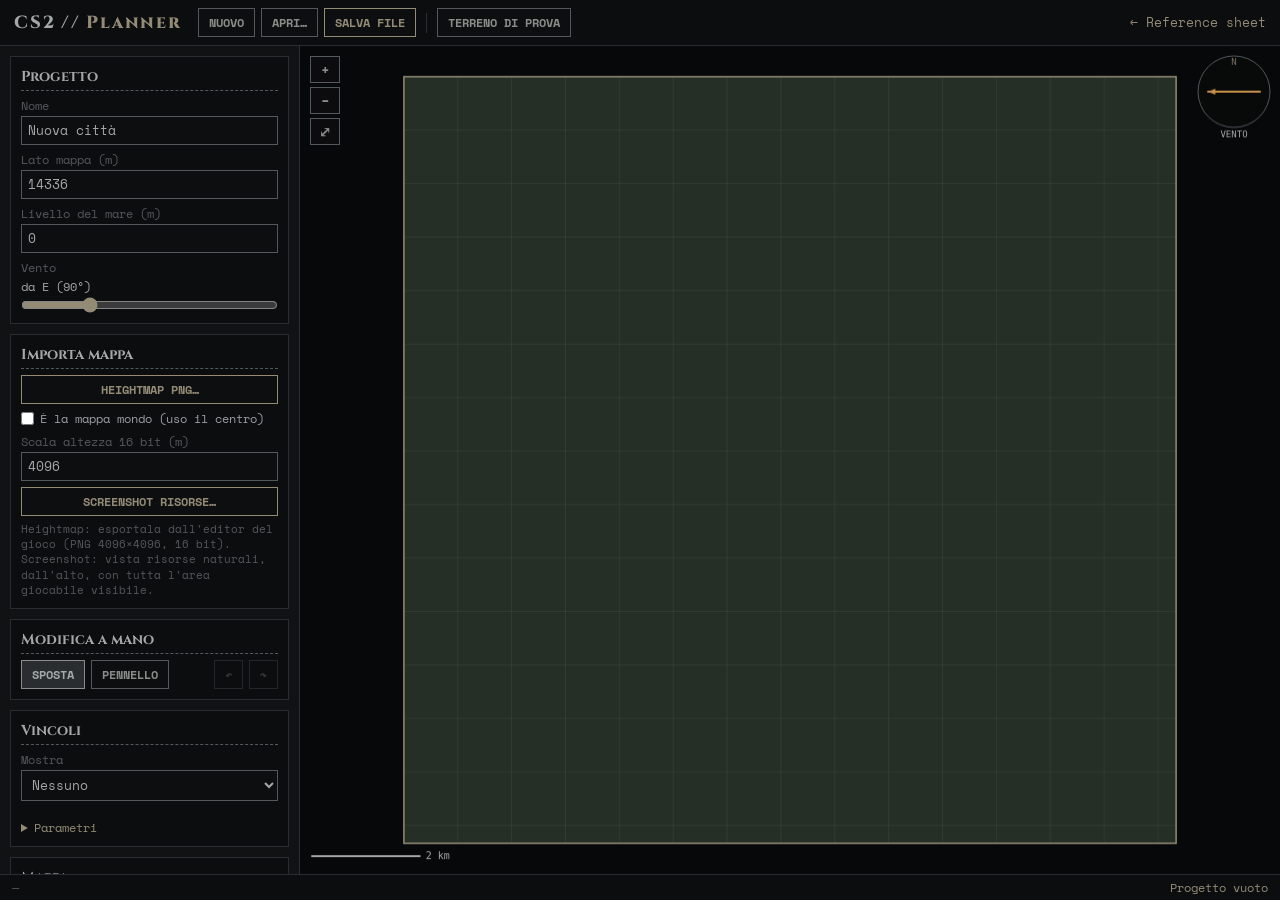
==== HTML/CS2/planner/index.html @ 1acd19ad "CS2 planner v2: constraint analysis - Slope from elevation with warning/maximum thresholds - Water a" ====
<!DOCTYPE html>
<html lang="it">
<head>
<meta charset="UTF-8">
<meta name="viewport" content="width=device-width, initial-scale=1.0">
<title>CS2 Planner</title>
<link rel="stylesheet" href="css/app.css">
</head>
<body>
<header class="topbar">
  <div class="brand">CS2 // <span>Planner</span></div>
  <div class="tools">
    <button class="btn" id="btnNew">Nuovo</button>
    <button class="btn" id="btnOpen">Apri…</button>
    <button class="btn primary" id="btnSave">Salva file</button>
    <input type="file" id="fileOpen" accept=".cs2plan,.json,.gz" hidden>
    <span class="sep"></span>
    <button class="btn" id="btnDemo" title="Genera un terreno finto per provare la pagina (verrà sostituito dall'import)">Terreno di prova</button>
  </div>
  <a class="back" href="../cs2-reference.html">← Reference sheet</a>
</header>

<main class="layout">
  <aside class="side">
    <section class="box">
      <h4>Progetto</h4>
      <label class="field">Nome <input id="pName" type="text"></label>
      <label class="field">Lato mappa (m) <input id="pSize" type="number" min="1000" step="1"></label>
      <label class="field">Livello del mare (m) <input id="pSea" type="number" step="1"></label>
      <label class="field">Vento <b id="vWind"></b><input id="pWind" type="range" min="0" max="355" step="5"></label>
    </section>
    <section class="box">
      <h4>Importa mappa</h4>
      <button class="btn primary" id="btnHeightmap">Heightmap PNG…</button>
      <input type="file" id="fileHeightmap" accept=".png,image/png" hidden>
      <label class="check"><input type="checkbox" id="hmWorld"> È la mappa mondo (uso il centro)</label>
      <label class="field">Scala altezza 16 bit (m) <input id="hmScale" type="number" min="1" step="1"></label>
      <button class="btn primary" id="btnShot">Screenshot risorse…</button>
      <input type="file" id="fileShot" accept="image/*" hidden>
      <p class="hint">Heightmap: esportala dall'editor del gioco (PNG 4096×4096, 16 bit). Screenshot: vista risorse naturali, dall'alto, con tutta l'area giocabile visibile.</p>
    </section>
    <section class="box">
      <h4>Modifica a mano</h4>
      <div class="row">
        <button class="btn" id="toolPan" title="H">Sposta</button>
        <button class="btn" id="toolBrush" title="B">Pennello</button>
        <span class="grow"></span>
        <button class="btn" id="btnUndo" title="Ctrl+Z">↶</button>
        <button class="btn" id="btnRedo" title="Ctrl+Shift+Z">↷</button>
      </div>
      <div id="brushOpts">
        <label class="field">Strato <select id="brushLayer"></select></label>
        <label class="field">Azione <select id="brushMode"></select></label>
        <label class="field">Raggio <b id="vRadius"></b><input id="brushRadius" type="range" min="25" max="2500" step="25" value="300"></label>
        <label class="field">Forza <b id="vStrength"></b><input id="brushStrength" type="range" min="5" max="100" step="5" value="50"></label>
        <label class="field" id="flattenRow">Quota per Livella (m) <input id="brushTarget" type="number" step="1"><span class="hint">Alt+click sulla mappa per prenderla dal terreno</span></label>
        <p class="hint">Click sinistro dipinge · tasto destro trascina la mappa.</p>
      </div>
    </section>
    <section class="box">
      <h4>Vincoli</h4>
      <label class="field">Mostra
        <select id="anMode">
          <option value="none">Nessuno</option>
          <option value="housing">Dove mettere le case</option>
          <option value="industry">Dove mettere l'industria</option>
          <option value="slope">Pendenza</option>
          <option value="plume">Inquinamento sottovento</option>
        </select>
      </label>
      <div id="anLegend" class="legend-list"></div>
      <div id="anStats"></div>
      <details>
        <summary>Parametri</summary>
        <div class="params">
          <label class="field">Pendenza "attenzione" (%) <input id="anSlopeWarn" type="number" min="1" max="50" step="1"></label>
          <label class="field">Pendenza "non costruibile" (%) <input id="anSlopeMax" type="number" min="2" max="80" step="1"></label>
          <label class="field">Rispetto dalla riva (m) <input id="anShore" type="number" min="0" max="1000" step="10"></label>
          <label class="field">Soglia risorsa (%) <input id="anThreshold" type="number" min="1" max="100" step="1"></label>
          <label class="field">Lunghezza pennacchio (m) <input id="anPlume" type="number" min="200" max="8000" step="100"></label>
          <div class="field">Fascia di rispetto (m) e riserva per le case
            <div id="anBuffers" class="buf-grid"></div>
          </div>
          <div class="field">Sorgenti di inquinamento <div id="anSources"></div></div>
          <p class="hint">Le soglie non sono valori ufficiali del gioco: sono regole pratiche. "Industria prevista" si dipinge col pennello.</p>
        </div>
      </details>
    </section>
    <section class="box" id="panel"></section>
  </aside>
  <section class="mapwrap">
    <canvas id="map"></canvas>
    <div class="maptools">
      <button class="btn" id="zIn">+</button>
      <button class="btn" id="zOut">−</button>
      <button class="btn" id="zFit">⤢</button>
    </div>
  </section>
</main>

<dialog id="shotDlg">
  <div class="dlg-head"><b>Screenshot risorse</b> <span id="shotName" class="muted"></span><span class="grow"></span><button class="btn" id="shotClose">Chiudi</button></div>
  <div class="dlg-body">
    <div class="dlg-canvas"><canvas id="shotCanvas"></canvas></div>
    <div class="dlg-side">
      <p id="shotStep"></p>
      <button class="btn" id="shotReset">Ricomincia angoli</button>
      <label class="field">Strato di destinazione <select id="shotLayer"></select></label>
      <div class="field">Colori campionati <div id="shotSamples" class="swatches"></div></div>
      <button class="btn" id="shotClear">Togli i colori</button>
      <label class="field">Tolleranza colore <b id="shotTolV"></b><input id="shotTol" type="range" min="5" max="120" step="1" value="35"></label>
      <label class="check"><input type="checkbox" id="shotPreview" checked> Anteprima (magenta = riconosciuto)</label>
      <label class="field">Modalità <select id="shotMode"><option value="replace">Sostituisci lo strato</option><option value="max">Unisci (tieni il valore più alto)</option></select></label>
      <button class="btn primary" id="shotApply">Applica allo strato</button>
      <p id="shotResult" class="hint"></p>
      <p class="hint">Gli angoli sono quelli dell'area giocabile: nord-ovest, nord-est, sud-est, sud-ovest. Dopo l'import puoi correggere tutto col pennello.</p>
    </div>
  </div>
</dialog>

<footer class="statusbar">
  <span id="cursor">—</span>
  <span id="status"></span>
</footer>

<script src="js/core/util.js"></script>
<script src="js/core/geom.js"></script>
<script src="js/core/roads.js"></script>
<script src="js/core/raster.js"></script>
<script src="js/core/project.js"></script>
<script src="js/core/storage.js"></script>
<script src="js/core/brush.js"></script>
<script src="js/core/analysis.js"></script>
<script src="js/io/png16.js"></script>
<script src="js/io/heightmap.js"></script>
<script src="js/io/screenshot.js"></script>
<script src="js/ui/view.js"></script>
<script src="js/ui/screenshotDialog.js"></script>
<script src="js/app.js"></script>
</body>
</html>
---- HTML/CS2/planner/css/app.css ----
@import url('https://fonts.googleapis.com/css2?family=Cinzel:wght@600;800&family=Space+Mono:wght@400;700&display=swap');

:root {
  --bg: #0a0b0c; --panel: #111214; --border: #2a2d30;
  --accent: #8b8c89; --accent2: #948b76; --accent3: #a3a8a8;
  --text: #9a9fa3; --muted: #52585b;
}
* { box-sizing: border-box; margin: 0; padding: 0; }
html, body { height: 100%; }
body {
  background: var(--bg); color: var(--text);
  font-family: 'Space Mono', monospace; font-size: 13px;
  display: flex; flex-direction: column;
}

.topbar {
  display: flex; align-items: center; gap: 16px; flex-wrap: wrap;
  padding: 8px 14px; border-bottom: 1px solid var(--border); background: #0c0d0f;
}
.brand { font-family: 'Cinzel', serif; font-weight: 800; letter-spacing: .1em; color: var(--accent3); font-size: 1.1rem; }
.brand span { color: var(--accent2); }
.tools { display: flex; gap: 6px; flex-wrap: wrap; align-items: center; }
.sep { width: 1px; height: 20px; background: var(--border); margin: 0 4px; }
.back { margin-left: auto; color: var(--accent2); text-decoration: none; font-size: .8rem; }

.btn {
  font-family: inherit; font-size: .72rem; font-weight: bold; text-transform: uppercase;
  padding: 5px 10px; cursor: pointer; background: #0d0e10;
  border: 1px solid var(--muted); color: var(--accent);
}
.btn:hover { border-color: var(--accent3); color: var(--accent3); }
.btn.primary { border-color: var(--accent2); color: var(--accent2); }
.btn.active { background: var(--border); color: var(--accent3); border-color: var(--accent); }

.layout { flex: 1; display: grid; grid-template-columns: 300px 1fr; min-height: 0; }
.side { border-right: 1px solid var(--border); overflow-y: auto; padding: 10px; display: flex; flex-direction: column; gap: 10px; background: var(--panel); }
.box { border: 1px solid var(--border); background: #0c0d0f; padding: 10px; display: flex; flex-direction: column; gap: 6px; }
.box h4 { font-family: 'Cinzel', serif; color: var(--accent3); font-size: .9rem; border-bottom: 1px dashed var(--muted); padding-bottom: 4px; }
.field { display: flex; flex-direction: column; gap: 2px; font-size: .75rem; color: var(--muted); }
.field b { color: var(--accent3); font-weight: normal; }
.field input[type=text], .field input[type=number] {
  background: #0d0e10; border: 1px solid var(--muted); color: var(--accent3);
  font-family: inherit; padding: 4px 6px; font-size: .8rem;
}
.kv { display: flex; justify-content: space-between; gap: 8px; border-bottom: 1px dashed var(--border); padding: 3px 0; font-size: .75rem; }
.kv span:last-child { color: var(--accent3); font-weight: bold; text-align: right; }
.layer-row { display: grid; grid-template-columns: 16px 12px 1fr auto; gap: 6px; align-items: center; font-size: .75rem; cursor: pointer; }
.layer-row em { color: var(--muted); font-style: normal; font-size: .68rem; }
.sw { width: 12px; height: 12px; display: inline-block; }

.mapwrap { position: relative; min-height: 0; }
.mapwrap canvas { position: absolute; inset: 0; width: 100%; height: 100%; display: block; touch-action: none; cursor: grab; }
.maptools { position: absolute; top: 10px; left: 10px; display: flex; flex-direction: column; gap: 4px; }
.maptools .btn { padding: 2px 8px; font-size: .9rem; background: rgba(13,14,16,.85); }

.statusbar { display: flex; justify-content: space-between; gap: 12px; padding: 4px 12px; border-top: 1px solid var(--border); font-size: .72rem; color: var(--muted); background: #0c0d0f; }
#status { color: var(--accent2); }

input[type=range] { width: 100%; accent-color: var(--accent2); }
select { background: #0d0e10; border: 1px solid var(--muted); color: var(--accent3); font-family: inherit; padding: 4px 6px; font-size: .8rem; }
.btn:disabled { opacity: .35; cursor: default; }
.row { display: flex; gap: 6px; align-items: center; }
.grow { flex: 1; }
.check { display: flex; gap: 6px; align-items: center; font-size: .75rem; cursor: pointer; }
.hint { font-size: .68rem; color: var(--muted); line-height: 1.4; }
.muted { color: var(--muted); font-size: .75rem; }
#brushOpts { display: flex; flex-direction: column; gap: 6px; }
details summary { cursor: pointer; font-size: .75rem; color: var(--accent2); }
.params { display: flex; flex-direction: column; gap: 6px; margin-top: 6px; }
.buf-grid { display: grid; grid-template-columns: 1fr 70px auto; gap: 4px 6px; align-items: center; }
.buf-grid input[type=number] { width: 70px; background: #0d0e10; border: 1px solid var(--muted); color: var(--accent3); font-family: inherit; padding: 2px 4px; font-size: .75rem; }
.legend-list { display: flex; flex-direction: column; gap: 3px; font-size: .72rem; }
.legend-list span.sw { margin-right: 6px; vertical-align: -2px; }

dialog#shotDlg { background: var(--panel); color: var(--text); border: 1px solid var(--accent); padding: 0; max-width: 96vw; max-height: 94vh; }
dialog#shotDlg::backdrop { background: rgba(0,0,0,.7); }
.dlg-head { display: flex; gap: 10px; align-items: center; padding: 8px 12px; border-bottom: 1px solid var(--border); color: var(--accent3); }
.dlg-body { display: flex; gap: 12px; padding: 12px; align-items: flex-start; }
.dlg-canvas { overflow: auto; max-height: calc(94vh - 80px); }
.dlg-canvas canvas { display: block; cursor: crosshair; }
.dlg-side { width: 300px; display: flex; flex-direction: column; gap: 8px; font-size: .8rem; }
.swatches { display: flex; flex-wrap: wrap; gap: 4px; min-height: 22px; align-items: center; }
.swatch { width: 22px; height: 22px; border: 1px solid #000; cursor: pointer; }
@media (max-width: 800px) { .dlg-body { flex-direction: column; } .dlg-side { width: 100%; } }

@media (max-width: 800px) {
  .layout { grid-template-columns: 1fr; grid-template-rows: auto minmax(60vh, 1fr); }
  .side { border-right: none; border-bottom: 1px solid var(--border); max-height: 40vh; }
  .mapwrap { min-height: 60vh; }
}
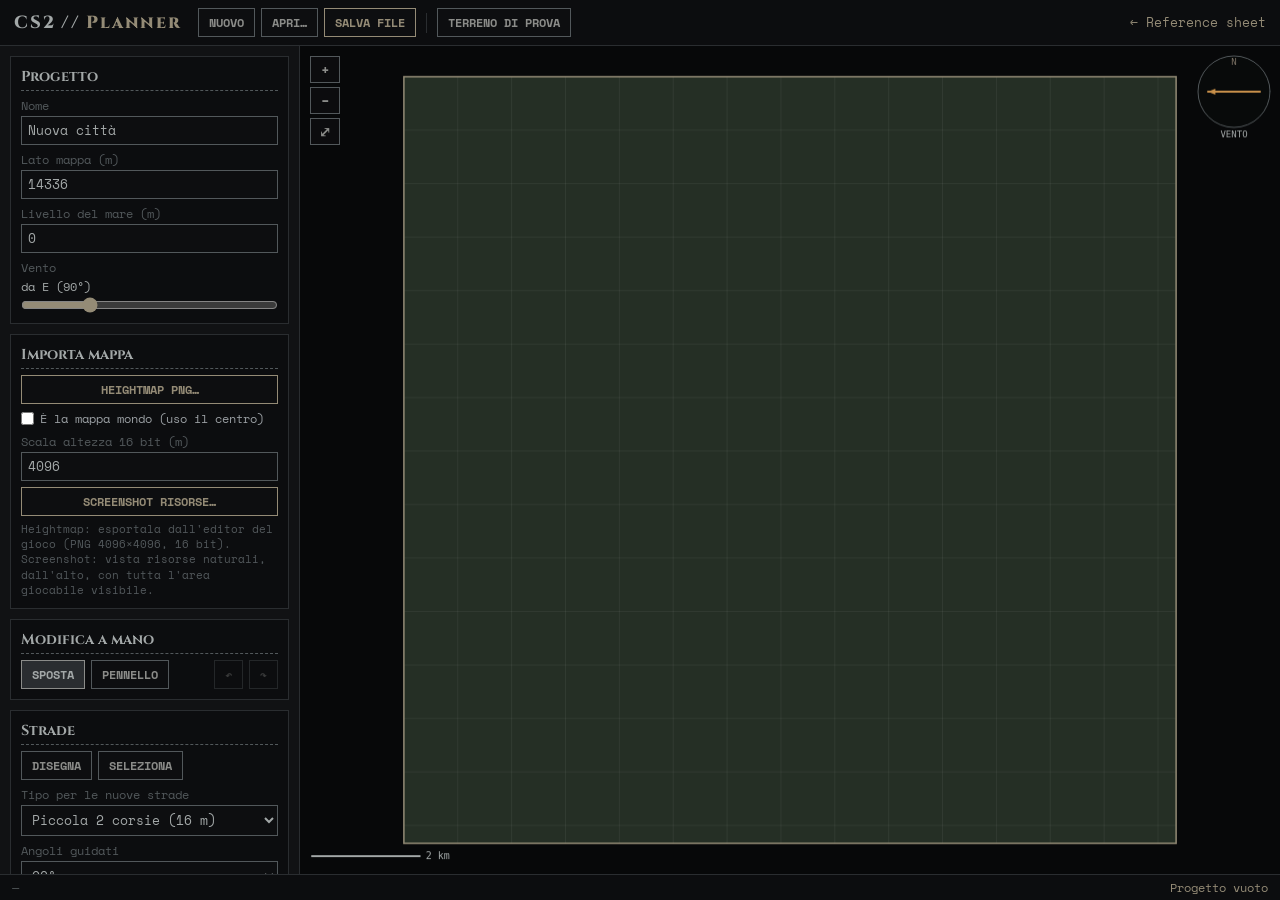
==== commit e42628b4: "CS2 planner v2: manual road editor - Draw roads point by point with snapping to existing nodes, to  " ====
--- a/HTML/CS2/planner/index.html
+++ b/HTML/CS2/planner/index.html
@@ -56,6 +56,17 @@
         <label class="field" id="flattenRow">Quota per Livella (m) <input id="brushTarget" type="number" step="1"><span class="hint">Alt+click sulla mappa per prenderla dal terreno</span></label>
         <p class="hint">Click sinistro dipinge · tasto destro trascina la mappa.</p>
       </div>
+    </section>
+    <section class="box">
+      <h4>Strade</h4>
+      <div class="row">
+        <button class="btn" id="toolRoad" title="R">Disegna</button>
+        <button class="btn" id="toolSelect" title="V">Seleziona</button>
+      </div>
+      <label class="field">Tipo per le nuove strade <select id="roadType"></select></label>
+      <label class="field">Angoli guidati <select id="roadAngles"><option value="90">90°</option><option value="45">45°</option></select></label>
+      <div id="selInfo"></div>
+      <p class="hint">Disegna: click per ogni punto, Esc / tasto destro / doppio click per finire, Shift per angolo libero. Aggancio a nodi, strade (crea l'incrocio), angoli, multipli di 8 m e alla distanza CtC dalle strade parallele (linea verde).</p>
     </section>
     <section class="box">
       <h4>Vincoli</h4>
@@ -131,6 +142,7 @@
 <script src="js/core/storage.js"></script>
 <script src="js/core/brush.js"></script>
 <script src="js/core/analysis.js"></script>
+<script src="js/core/graph.js"></script>
 <script src="js/io/png16.js"></script>
 <script src="js/io/heightmap.js"></script>
 <script src="js/io/screenshot.js"></script>
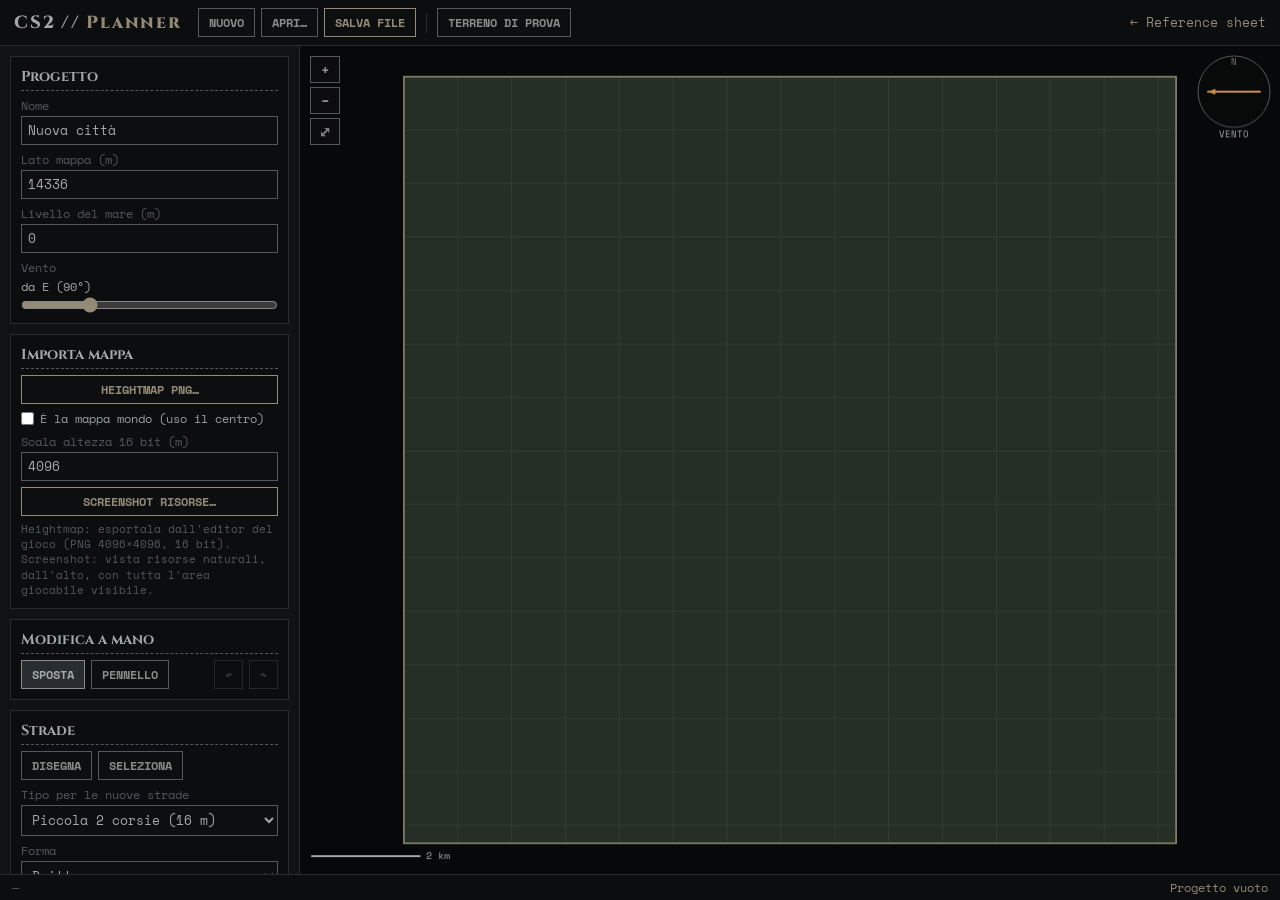
==== commit 5bb6a718: "CS2 planner v2: curved roads - Roads are cubic Bezier curves (straight when no control points);   cu" ====
--- a/HTML/CS2/planner/index.html
+++ b/HTML/CS2/planner/index.html
@@ -64,9 +64,10 @@
         <button class="btn" id="toolSelect" title="V">Seleziona</button>
       </div>
       <label class="field">Tipo per le nuove strade <select id="roadType"></select></label>
+      <label class="field">Forma <select id="roadShape"><option value="straight">Dritta</option><option value="curve">Curva (inizio, controllo, fine)</option></select></label>
       <label class="field">Angoli guidati <select id="roadAngles"><option value="90">90°</option><option value="45">45°</option></select></label>
       <div id="selInfo"></div>
-      <p class="hint">Disegna: click per ogni punto, Esc / tasto destro / doppio click per finire, Shift per angolo libero. Aggancio a nodi, strade (crea l'incrocio), angoli, multipli di 8 m e alla distanza CtC dalle strade parallele (linea verde).</p>
+      <p class="hint">Disegna: click per ogni punto, Esc / tasto destro / doppio click per finire, Shift per angolo libero. Curva: il punto di controllo segue la direzione della strada da cui parti (Shift lo libera). Aggancio a nodi, strade (crea l'incrocio), angoli, multipli di 8 m e alla distanza CtC dalle strade parallele (linea verde).</p>
     </section>
     <section class="box">
       <h4>Vincoli</h4>
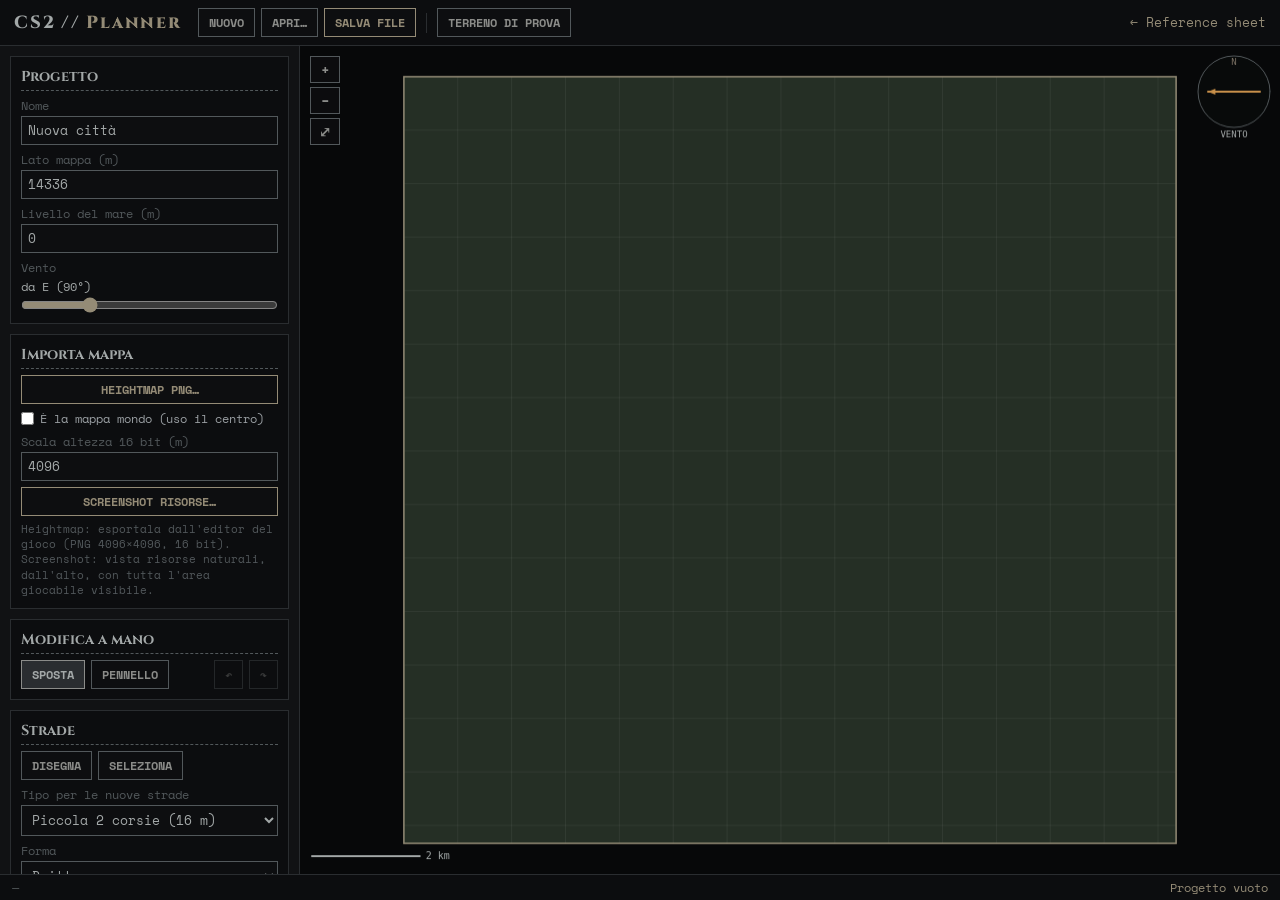
==== commit 2e2b92ad: "CS2 planner v2: export - Edited heightmap as 4096x4096 16-bit grayscale PNG for the game   editor (o" ====
--- a/HTML/CS2/planner/index.html
+++ b/HTML/CS2/planner/index.html
@@ -68,6 +68,43 @@
       <label class="field">Angoli guidati <select id="roadAngles"><option value="90">90°</option><option value="45">45°</option></select></label>
       <div id="selInfo"></div>
       <p class="hint">Disegna: click per ogni punto, Esc / tasto destro / doppio click per finire, Shift per angolo libero. Curva: il punto di controllo segue la direzione della strada da cui parti (Shift lo libera). Aggancio a nodi, strade (crea l'incrocio), angoli, multipli di 8 m e alla distanza CtC dalle strade parallele (linea verde).</p>
+    </section>
+    <section class="box">
+      <h4>Moduli</h4>
+      <label class="check"><input type="checkbox" id="modShow" checked> Mostra moduli e celle (8 m)</label>
+      <button class="btn" id="modAuto" title="Propone collettore e strade locali alla distanza giusta dentro ogni area chiusa">Genera strade interne: ON</button>
+      <button class="btn primary" id="modAcceptAll">Accetta tutte le proposte</button>
+      <div id="modStats"></div>
+      <div class="legend-list" id="modLegend"></div>
+      <p class="hint">Ogni area chiusa da strade è un modulo. Clicca dentro un modulo (strumento Seleziona) per sceglierne il tipo e vedere gli avvisi. Le celle si colorano come le zone del gioco: zonabili entro 6 celle (48 m) dal bordo strada.</p>
+    </section>
+    <section class="box">
+      <h4>Crescita</h4>
+      <label class="field">Mostra fino alla fase <b id="vPhase"></b><input id="phaseShow" type="range" min="0" max="1" step="1" value="0"></label>
+      <div class="row">
+        <button class="btn" id="toolPhase" title="P: clicca i moduli per assegnare la fase">Pianifica a click</button>
+        <label class="check">fase <input id="phaseNext" type="number" min="1" step="1" value="1" style="width:52px;background:#0d0e10;border:1px solid var(--muted);color:var(--accent3);font-family:inherit;padding:2px 4px;"></label>
+      </div>
+      <label class="check"><input type="checkbox" id="phaseAuto" checked> +1 dopo ogni click</label>
+      <div class="row">
+        <button class="btn" id="phaseSuggest" title="Anelli di moduli confinanti a partire dal modulo selezionato (o dal migliore)">Suggerisci ordine</button>
+        <button class="btn" id="phaseClear">Azzera</button>
+      </div>
+      <div id="growthTable"></div>
+      <p class="hint">Abitanti e posti di lavoro sono stime per ettaro zonabile, non valori del gioco. Una strada appartiene alla fase più bassa tra i moduli che delimita.</p>
+    </section>
+    <section class="box">
+      <h4>Esporta</h4>
+      <div class="row">
+        <label class="field" style="flex:1">Immagine guida
+          <select id="exSize"><option value="1024">1024 px (14 m/px)</option><option value="2048" selected>2048 px (7 m/px)</option><option value="4096">4096 px (3,5 m/px)</option></select>
+        </label>
+      </div>
+      <label class="check"><input type="checkbox" id="exTransparent"> Sfondo trasparente (solo strade e moduli)</label>
+      <button class="btn" id="exGuide">Scarica immagine guida (PNG)</button>
+      <button class="btn" id="exHeight" title="PNG 4096×4096 a 16 bit in scala di grigi, come la vuole l'editor del gioco">Scarica heightmap modificata</button>
+      <button class="btn" id="exPlan">Scarica piano (JSON)</button>
+      <p class="hint" id="exInfo">L'immagine guida usa i layer attivi e la fase mostrata. La heightmap va nella cartella Heightmaps del gioco e si importa dall'editor.</p>
     </section>
     <section class="box">
       <h4>Vincoli</h4>
@@ -144,9 +181,11 @@
 <script src="js/core/brush.js"></script>
 <script src="js/core/analysis.js"></script>
 <script src="js/core/graph.js"></script>
+<script src="js/core/modules.js"></script>
 <script src="js/io/png16.js"></script>
 <script src="js/io/heightmap.js"></script>
 <script src="js/io/screenshot.js"></script>
+<script src="js/io/export.js"></script>
 <script src="js/ui/view.js"></script>
 <script src="js/ui/screenshotDialog.js"></script>
 <script src="js/app.js"></script>
--- a/HTML/CS2/planner/css/app.css
+++ b/HTML/CS2/planner/css/app.css
@@ -71,6 +71,14 @@
 .buf-grid input[type=number] { width: 70px; background: #0d0e10; border: 1px solid var(--muted); color: var(--accent3); font-family: inherit; padding: 2px 4px; font-size: .75rem; }
 .legend-list { display: flex; flex-direction: column; gap: 3px; font-size: .72rem; }
 .legend-list span.sw { margin-right: 6px; vertical-align: -2px; }
+.gtable { width: 100%; border-collapse: collapse; font-size: .68rem; margin-top: 4px; }
+.gtable th, .gtable td { padding: 3px 4px; border-bottom: 1px dashed var(--border); text-align: right; }
+.gtable th { color: var(--accent2); font-weight: normal; }
+.gtable td:first-child, .gtable th:first-child { text-align: left; }
+.gtable tr.on td { color: var(--accent3); }
+.tips { list-style: none; display: flex; flex-direction: column; gap: 6px; font-size: .72rem; margin-top: 6px; }
+.tips li { padding-left: 8px; border-left: 2px solid var(--muted); }
+.tips li.t-bad { border-left-color: #c85050; } .tips li.t-warn { border-left-color: #c8904a; } .tips li.t-good { border-left-color: #6db36d; }
 
 dialog#shotDlg { background: var(--panel); color: var(--text); border: 1px solid var(--accent); padding: 0; max-width: 96vw; max-height: 94vh; }
 dialog#shotDlg::backdrop { background: rgba(0,0,0,.7); }
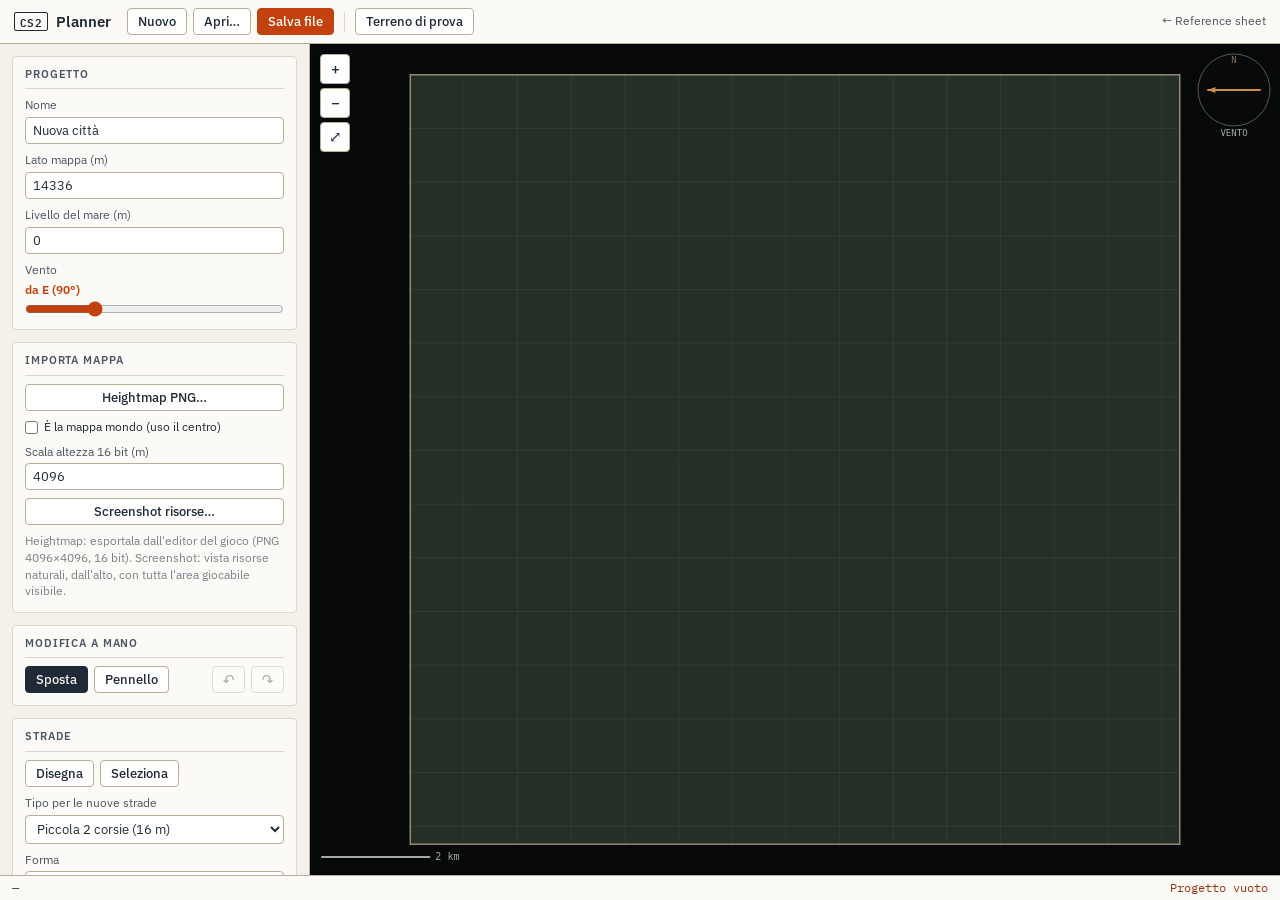
==== commit ad39b689: "CS2 planner: technical drawing style, step 1 (font, palette, controls)" ====
--- a/HTML/CS2/planner/index.html
+++ b/HTML/CS2/planner/index.html
@@ -4,11 +4,14 @@
 <meta charset="UTF-8">
 <meta name="viewport" content="width=device-width, initial-scale=1.0">
 <title>CS2 Planner</title>
+<link rel="preconnect" href="https://fonts.googleapis.com">
+<link rel="preconnect" href="https://fonts.gstatic.com" crossorigin>
+<link rel="stylesheet" href="https://fonts.googleapis.com/css2?family=IBM+Plex+Mono:wght@400;600&family=IBM+Plex+Sans:wght@400;500;600&display=swap">
 <link rel="stylesheet" href="css/app.css">
 </head>
 <body>
 <header class="topbar">
-  <div class="brand">CS2 // <span>Planner</span></div>
+  <div class="brand"><span>CS2</span> Planner</div>
   <div class="tools">
     <button class="btn" id="btnNew">Nuovo</button>
     <button class="btn" id="btnOpen">Apri…</button>
@@ -31,11 +34,11 @@
     </section>
     <section class="box">
       <h4>Importa mappa</h4>
-      <button class="btn primary" id="btnHeightmap">Heightmap PNG…</button>
+      <button class="btn" id="btnHeightmap">Heightmap PNG…</button>
       <input type="file" id="fileHeightmap" accept=".png,image/png" hidden>
       <label class="check"><input type="checkbox" id="hmWorld"> È la mappa mondo (uso il centro)</label>
       <label class="field">Scala altezza 16 bit (m) <input id="hmScale" type="number" min="1" step="1"></label>
-      <button class="btn primary" id="btnShot">Screenshot risorse…</button>
+      <button class="btn" id="btnShot">Screenshot risorse…</button>
       <input type="file" id="fileShot" accept="image/*" hidden>
       <p class="hint">Heightmap: esportala dall'editor del gioco (PNG 4096×4096, 16 bit). Screenshot: vista risorse naturali, dall'alto, con tutta l'area giocabile visibile.</p>
     </section>
@@ -73,7 +76,7 @@
       <h4>Moduli</h4>
       <label class="check"><input type="checkbox" id="modShow" checked> Mostra moduli e celle (8 m)</label>
       <button class="btn" id="modAuto" title="Propone collettore e strade locali alla distanza giusta dentro ogni area chiusa">Genera strade interne: ON</button>
-      <button class="btn primary" id="modAcceptAll">Accetta tutte le proposte</button>
+      <button class="btn" id="modAcceptAll">Accetta tutte le proposte</button>
       <div id="modStats"></div>
       <div class="legend-list" id="modLegend"></div>
       <p class="hint">Ogni area chiusa da strade è un modulo. Clicca dentro un modulo (strumento Seleziona) per sceglierne il tipo e vedere gli avvisi. Le celle si colorano come le zone del gioco: zonabili entro 6 celle (48 m) dal bordo strada.</p>
@@ -83,7 +86,7 @@
       <label class="field">Mostra fino alla fase <b id="vPhase"></b><input id="phaseShow" type="range" min="0" max="1" step="1" value="0"></label>
       <div class="row">
         <button class="btn" id="toolPhase" title="P: clicca i moduli per assegnare la fase">Pianifica a click</button>
-        <label class="check">fase <input id="phaseNext" type="number" min="1" step="1" value="1" style="width:52px;background:#0d0e10;border:1px solid var(--muted);color:var(--accent3);font-family:inherit;padding:2px 4px;"></label>
+        <label class="check">fase <input id="phaseNext" type="number" min="1" step="1" value="1" class="num-sm"></label>
       </div>
       <label class="check"><input type="checkbox" id="phaseAuto" checked> +1 dopo ogni click</label>
       <div class="row">
--- a/HTML/CS2/planner/css/app.css
+++ b/HTML/CS2/planner/css/app.css
@@ -1,98 +1,146 @@
-@import url('https://fonts.googleapis.com/css2?family=Cinzel:wght@600;800&family=Space+Mono:wght@400;700&display=swap');
-
+/* Stile "tavola tecnica": carta chiara, inchiostro blu-grigio, un solo colore d'accento. */
 :root {
-  --bg: #0a0b0c; --panel: #111214; --border: #2a2d30;
-  --accent: #8b8c89; --accent2: #948b76; --accent3: #a3a8a8;
-  --text: #9a9fa3; --muted: #52585b;
+  --paper: #f4f1ea;        /* fondo pagina */
+  --sheet: #fbfaf6;        /* pannelli */
+  --field: #ffffff;        /* campi di input */
+  --line: #ddd7c9;         /* bordi leggeri */
+  --line-strong: #b8af9b;  /* bordi dei controlli */
+  --ink: #1f2a36;          /* testo principale */
+  --ink-2: #4a5563;        /* testo secondario */
+  --muted: #7d828a;        /* note */
+  --accent: #c2410c;       /* azioni principali, valori attivi */
+  --accent-ink: #9a3412;
+  --accent-soft: #fbe7da;
+  --bad: #b42318; --warn: #b45309; --good: #2f7d4a;
+  --radius: 4px;
+  --sans: 'IBM Plex Sans', system-ui, -apple-system, 'Segoe UI', sans-serif;
+  --mono: 'IBM Plex Mono', ui-monospace, 'SFMono-Regular', Menlo, monospace;
 }
 * { box-sizing: border-box; margin: 0; padding: 0; }
 html, body { height: 100%; }
 body {
-  background: var(--bg); color: var(--text);
-  font-family: 'Space Mono', monospace; font-size: 13px;
+  background: var(--paper); color: var(--ink);
+  font-family: var(--sans); font-size: 13px; line-height: 1.4;
   display: flex; flex-direction: column;
+  -webkit-font-smoothing: antialiased;
+}
+:focus-visible { outline: 2px solid var(--accent); outline-offset: 1px; }
+
+/* ------------------------------------------------------------ barra superiore */
+.topbar {
+  display: flex; align-items: center; gap: 16px; flex-wrap: wrap;
+  padding: 8px 14px; border-bottom: 1px solid var(--line-strong); background: var(--sheet);
+}
+.brand { display: flex; align-items: center; gap: 8px; font-weight: 600; font-size: 15px; color: var(--ink); letter-spacing: .01em; }
+.brand span {
+  font-family: var(--mono); font-size: 11px; font-weight: 600; letter-spacing: .04em;
+  border: 1.5px solid var(--ink); padding: 1px 5px; border-radius: 2px;
+}
+.tools { display: flex; gap: 6px; flex-wrap: wrap; align-items: center; }
+.sep { width: 1px; height: 20px; background: var(--line); margin: 0 4px; }
+.back { margin-left: auto; color: var(--ink-2); text-decoration: none; font-size: 12px; }
+.back:hover { color: var(--accent); text-decoration: underline; }
+
+/* ------------------------------------------------------------ pulsanti */
+.btn {
+  font-family: inherit; font-size: 12.5px; font-weight: 500; line-height: 1.2;
+  padding: 5px 10px; cursor: pointer; border-radius: var(--radius);
+  background: var(--field); border: 1px solid var(--line-strong); color: var(--ink);
+}
+.btn:hover { border-color: var(--ink-2); background: #f7f5ef; }
+.btn.primary { background: var(--accent); border-color: var(--accent); color: #fff; }
+.btn.primary:hover { background: var(--accent-ink); border-color: var(--accent-ink); }
+.btn.active { background: var(--ink); border-color: var(--ink); color: var(--paper); }
+.btn:disabled { opacity: .4; cursor: default; }
+.btn:disabled:hover { border-color: var(--line-strong); background: var(--field); }
+
+/* ------------------------------------------------------------ struttura */
+.layout { flex: 1; display: grid; grid-template-columns: 310px 1fr; min-height: 0; }
+.side {
+  border-right: 1px solid var(--line-strong); overflow-y: auto; padding: 12px;
+  display: flex; flex-direction: column; gap: 12px; background: var(--paper);
+}
+.box {
+  border: 1px solid var(--line); border-radius: var(--radius); background: var(--sheet);
+  padding: 10px 12px 12px; display: flex; flex-direction: column; gap: 8px;
+}
+.box h4 {
+  font-size: 11px; font-weight: 600; text-transform: uppercase; letter-spacing: .08em;
+  color: var(--ink-2); padding-bottom: 6px; border-bottom: 1px solid var(--line);
 }
 
-.topbar {
-  display: flex; align-items: center; gap: 16px; flex-wrap: wrap;
-  padding: 8px 14px; border-bottom: 1px solid var(--border); background: #0c0d0f;
+/* ------------------------------------------------------------ campi */
+.field { display: flex; flex-direction: column; gap: 3px; font-size: 12px; color: var(--ink-2); }
+.field b { color: var(--accent); font-weight: 600; font-variant-numeric: tabular-nums; }
+.field input[type=text], .field input[type=number], select, .num-sm, .buf-grid input[type=number] {
+  background: var(--field); border: 1px solid var(--line-strong); border-radius: var(--radius);
+  color: var(--ink); font-family: inherit; font-size: 13px; padding: 4px 7px;
+  font-variant-numeric: tabular-nums;
 }
-.brand { font-family: 'Cinzel', serif; font-weight: 800; letter-spacing: .1em; color: var(--accent3); font-size: 1.1rem; }
-.brand span { color: var(--accent2); }
-.tools { display: flex; gap: 6px; flex-wrap: wrap; align-items: center; }
-.sep { width: 1px; height: 20px; background: var(--border); margin: 0 4px; }
-.back { margin-left: auto; color: var(--accent2); text-decoration: none; font-size: .8rem; }
+.field input:hover, select:hover { border-color: var(--ink-2); }
+.num-sm { width: 56px; padding: 2px 5px; font-size: 12px; }
+input[type=range] { width: 100%; accent-color: var(--accent); }
+input[type=checkbox] { accent-color: var(--accent); }
 
-.btn {
-  font-family: inherit; font-size: .72rem; font-weight: bold; text-transform: uppercase;
-  padding: 5px 10px; cursor: pointer; background: #0d0e10;
-  border: 1px solid var(--muted); color: var(--accent);
-}
-.btn:hover { border-color: var(--accent3); color: var(--accent3); }
-.btn.primary { border-color: var(--accent2); color: var(--accent2); }
-.btn.active { background: var(--border); color: var(--accent3); border-color: var(--accent); }
+.kv { display: flex; justify-content: space-between; gap: 8px; border-bottom: 1px solid var(--line); padding: 3px 0; font-size: 12px; color: var(--ink-2); }
+.kv span:last-child { color: var(--ink); font-weight: 600; text-align: right; font-variant-numeric: tabular-nums; }
+.layer-row { display: grid; grid-template-columns: 16px 12px 1fr auto; gap: 6px; align-items: center; font-size: 12px; cursor: pointer; }
+.layer-row em { color: var(--muted); font-style: normal; font-size: 11px; }
+.sw { width: 12px; height: 12px; display: inline-block; border-radius: 2px; box-shadow: inset 0 0 0 1px rgba(31,42,54,.25); }
 
-.layout { flex: 1; display: grid; grid-template-columns: 300px 1fr; min-height: 0; }
-.side { border-right: 1px solid var(--border); overflow-y: auto; padding: 10px; display: flex; flex-direction: column; gap: 10px; background: var(--panel); }
-.box { border: 1px solid var(--border); background: #0c0d0f; padding: 10px; display: flex; flex-direction: column; gap: 6px; }
-.box h4 { font-family: 'Cinzel', serif; color: var(--accent3); font-size: .9rem; border-bottom: 1px dashed var(--muted); padding-bottom: 4px; }
-.field { display: flex; flex-direction: column; gap: 2px; font-size: .75rem; color: var(--muted); }
-.field b { color: var(--accent3); font-weight: normal; }
-.field input[type=text], .field input[type=number] {
-  background: #0d0e10; border: 1px solid var(--muted); color: var(--accent3);
-  font-family: inherit; padding: 4px 6px; font-size: .8rem;
-}
-.kv { display: flex; justify-content: space-between; gap: 8px; border-bottom: 1px dashed var(--border); padding: 3px 0; font-size: .75rem; }
-.kv span:last-child { color: var(--accent3); font-weight: bold; text-align: right; }
-.layer-row { display: grid; grid-template-columns: 16px 12px 1fr auto; gap: 6px; align-items: center; font-size: .75rem; cursor: pointer; }
-.layer-row em { color: var(--muted); font-style: normal; font-size: .68rem; }
-.sw { width: 12px; height: 12px; display: inline-block; }
+.row { display: flex; gap: 6px; align-items: center; }
+.grow { flex: 1; }
+.check { display: flex; gap: 6px; align-items: center; font-size: 12px; cursor: pointer; color: var(--ink); }
+.hint { font-size: 11.5px; color: var(--muted); line-height: 1.45; }
+.muted { color: var(--muted); font-size: 12px; }
+#brushOpts { display: flex; flex-direction: column; gap: 8px; }
+details summary { cursor: pointer; font-size: 12px; color: var(--accent); font-weight: 500; }
+.params { display: flex; flex-direction: column; gap: 8px; margin-top: 8px; }
+.buf-grid { display: grid; grid-template-columns: 1fr 70px auto; gap: 4px 6px; align-items: center; }
+.buf-grid input[type=number] { width: 70px; padding: 2px 5px; font-size: 12px; }
+.legend-list { display: flex; flex-direction: column; gap: 4px; font-size: 12px; color: var(--ink-2); }
+.legend-list span.sw { margin-right: 6px; vertical-align: -2px; }
 
+.gtable { width: 100%; border-collapse: collapse; font-size: 11.5px; margin-top: 4px; font-variant-numeric: tabular-nums; }
+.gtable th, .gtable td { padding: 3px 4px; border-bottom: 1px solid var(--line); text-align: right; }
+.gtable th { color: var(--ink-2); font-weight: 600; border-bottom-color: var(--line-strong); }
+.gtable td:first-child, .gtable th:first-child { text-align: left; }
+.gtable tr.on td { color: var(--accent-ink); font-weight: 600; background: var(--accent-soft); }
+
+.tips { list-style: none; display: flex; flex-direction: column; gap: 6px; font-size: 12px; margin-top: 6px; }
+.tips li { padding-left: 8px; border-left: 3px solid var(--line-strong); }
+.tips li.t-bad { border-left-color: var(--bad); } .tips li.t-warn { border-left-color: var(--warn); } .tips li.t-good { border-left-color: var(--good); }
+
+/* ------------------------------------------------------------ mappa */
 .mapwrap { position: relative; min-height: 0; }
 .mapwrap canvas { position: absolute; inset: 0; width: 100%; height: 100%; display: block; touch-action: none; cursor: grab; }
 .maptools { position: absolute; top: 10px; left: 10px; display: flex; flex-direction: column; gap: 4px; }
-.maptools .btn { padding: 2px 8px; font-size: .9rem; background: rgba(13,14,16,.85); }
+.maptools .btn { width: 30px; height: 30px; padding: 0; font-size: 15px; box-shadow: 0 1px 2px rgba(31,42,54,.15); }
 
-.statusbar { display: flex; justify-content: space-between; gap: 12px; padding: 4px 12px; border-top: 1px solid var(--border); font-size: .72rem; color: var(--muted); background: #0c0d0f; }
-#status { color: var(--accent2); }
+.statusbar {
+  display: flex; justify-content: space-between; gap: 12px; padding: 4px 12px;
+  border-top: 1px solid var(--line-strong); background: var(--sheet);
+  font-family: var(--mono); font-size: 11.5px; color: var(--ink-2);
+}
+#status { color: var(--accent-ink); }
 
-input[type=range] { width: 100%; accent-color: var(--accent2); }
-select { background: #0d0e10; border: 1px solid var(--muted); color: var(--accent3); font-family: inherit; padding: 4px 6px; font-size: .8rem; }
-.btn:disabled { opacity: .35; cursor: default; }
-.row { display: flex; gap: 6px; align-items: center; }
-.grow { flex: 1; }
-.check { display: flex; gap: 6px; align-items: center; font-size: .75rem; cursor: pointer; }
-.hint { font-size: .68rem; color: var(--muted); line-height: 1.4; }
-.muted { color: var(--muted); font-size: .75rem; }
-#brushOpts { display: flex; flex-direction: column; gap: 6px; }
-details summary { cursor: pointer; font-size: .75rem; color: var(--accent2); }
-.params { display: flex; flex-direction: column; gap: 6px; margin-top: 6px; }
-.buf-grid { display: grid; grid-template-columns: 1fr 70px auto; gap: 4px 6px; align-items: center; }
-.buf-grid input[type=number] { width: 70px; background: #0d0e10; border: 1px solid var(--muted); color: var(--accent3); font-family: inherit; padding: 2px 4px; font-size: .75rem; }
-.legend-list { display: flex; flex-direction: column; gap: 3px; font-size: .72rem; }
-.legend-list span.sw { margin-right: 6px; vertical-align: -2px; }
-.gtable { width: 100%; border-collapse: collapse; font-size: .68rem; margin-top: 4px; }
-.gtable th, .gtable td { padding: 3px 4px; border-bottom: 1px dashed var(--border); text-align: right; }
-.gtable th { color: var(--accent2); font-weight: normal; }
-.gtable td:first-child, .gtable th:first-child { text-align: left; }
-.gtable tr.on td { color: var(--accent3); }
-.tips { list-style: none; display: flex; flex-direction: column; gap: 6px; font-size: .72rem; margin-top: 6px; }
-.tips li { padding-left: 8px; border-left: 2px solid var(--muted); }
-.tips li.t-bad { border-left-color: #c85050; } .tips li.t-warn { border-left-color: #c8904a; } .tips li.t-good { border-left-color: #6db36d; }
-
-dialog#shotDlg { background: var(--panel); color: var(--text); border: 1px solid var(--accent); padding: 0; max-width: 96vw; max-height: 94vh; }
-dialog#shotDlg::backdrop { background: rgba(0,0,0,.7); }
-.dlg-head { display: flex; gap: 10px; align-items: center; padding: 8px 12px; border-bottom: 1px solid var(--border); color: var(--accent3); }
+/* ------------------------------------------------------------ finestra screenshot */
+dialog#shotDlg {
+  background: var(--sheet); color: var(--ink); border: 1px solid var(--line-strong); border-radius: 6px;
+  padding: 0; max-width: 96vw; max-height: 94vh; box-shadow: 0 12px 40px rgba(31,42,54,.25);
+}
+dialog#shotDlg::backdrop { background: rgba(31,42,54,.45); }
+.dlg-head { display: flex; gap: 10px; align-items: center; padding: 8px 12px; border-bottom: 1px solid var(--line); }
 .dlg-body { display: flex; gap: 12px; padding: 12px; align-items: flex-start; }
-.dlg-canvas { overflow: auto; max-height: calc(94vh - 80px); }
+.dlg-canvas { overflow: auto; max-height: calc(94vh - 80px); border: 1px solid var(--line); }
 .dlg-canvas canvas { display: block; cursor: crosshair; }
-.dlg-side { width: 300px; display: flex; flex-direction: column; gap: 8px; font-size: .8rem; }
+.dlg-side { width: 300px; display: flex; flex-direction: column; gap: 8px; font-size: 13px; }
 .swatches { display: flex; flex-wrap: wrap; gap: 4px; min-height: 22px; align-items: center; }
-.swatch { width: 22px; height: 22px; border: 1px solid #000; cursor: pointer; }
+.swatch { width: 22px; height: 22px; border: 1px solid var(--ink); border-radius: 2px; cursor: pointer; }
 @media (max-width: 800px) { .dlg-body { flex-direction: column; } .dlg-side { width: 100%; } }
 
 @media (max-width: 800px) {
   .layout { grid-template-columns: 1fr; grid-template-rows: auto minmax(60vh, 1fr); }
-  .side { border-right: none; border-bottom: 1px solid var(--border); max-height: 40vh; }
+  .side { border-right: none; border-bottom: 1px solid var(--line-strong); max-height: 40vh; }
   .mapwrap { min-height: 60vh; }
 }
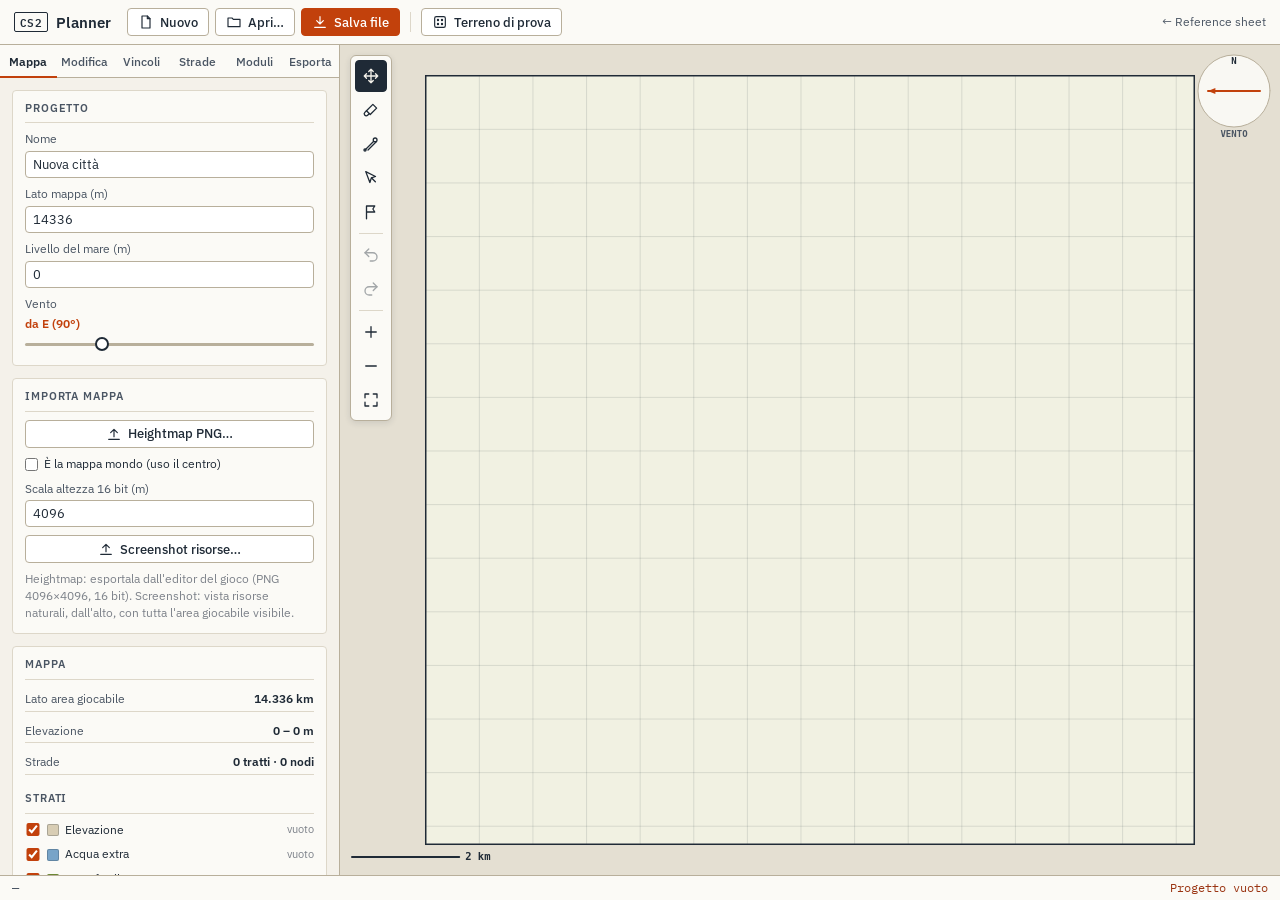
==== commit e2a65c65: "CS2 planner: technical drawing style, steps 2-5 (icons and map toolbar, controls, sidebar tabs, ligh" ====
--- a/HTML/CS2/planner/index.html
+++ b/HTML/CS2/planner/index.html
@@ -10,47 +10,70 @@
 <link rel="stylesheet" href="css/app.css">
 </head>
 <body>
+<svg width="0" height="0" style="position:absolute" aria-hidden="true">
+  <defs>
+    <symbol id="i-move" viewBox="0 0 24 24"><path d="M12 3v18M3 12h18M12 3 9 6M12 3l3 3M12 21l-3-3M12 21l3-3M3 12l3-3M3 12l3 3M21 12l-3-3M21 12l-3 3"/></symbol>
+    <symbol id="i-brush" viewBox="0 0 24 24"><path d="M14.5 4.5l5 5L11 18l-5-5z"/><path d="M6 13l-2.2 2.2a2.6 2.6 0 0 0 3.7 3.7L9.5 17"/></symbol>
+    <symbol id="i-road" viewBox="0 0 24 24"><path d="M4 20 15 9M8 20l11-11"/><circle cx="4" cy="20" r="1.4"/><circle cx="17.5" cy="6.5" r="2.5"/></symbol>
+    <symbol id="i-select" viewBox="0 0 24 24"><path d="M5 3.5l13 6.5-5.5 1.8L10.5 18z"/><path d="M12.8 12l5 5"/></symbol>
+    <symbol id="i-flag" viewBox="0 0 24 24"><path d="M6 21V4M6 4h11l-2.5 4L17 12H6"/></symbol>
+    <symbol id="i-undo" viewBox="0 0 24 24"><path d="M9 14 4 9l5-5"/><path d="M4 9h10.5a5.5 5.5 0 0 1 0 11H11"/></symbol>
+    <symbol id="i-redo" viewBox="0 0 24 24"><path d="m15 14 5-5-5-5"/><path d="M20 9H9.5a5.5 5.5 0 0 0 0 11H13"/></symbol>
+    <symbol id="i-plus" viewBox="0 0 24 24"><path d="M12 5v14M5 12h14"/></symbol>
+    <symbol id="i-minus" viewBox="0 0 24 24"><path d="M5 12h14"/></symbol>
+    <symbol id="i-fit" viewBox="0 0 24 24"><path d="M4 9V4h5M15 4h5v5M20 15v5h-5M9 20H4v-5"/></symbol>
+    <symbol id="i-file" viewBox="0 0 24 24"><path d="M6 3h8l4 4v14H6z"/><path d="M14 3v4h4"/></symbol>
+    <symbol id="i-open" viewBox="0 0 24 24"><path d="M3 6h6l2 2h10v11H3z"/></symbol>
+    <symbol id="i-down" viewBox="0 0 24 24"><path d="M12 4v11M7 10l5 5 5-5M4 20h16"/></symbol>
+    <symbol id="i-up" viewBox="0 0 24 24"><path d="M12 16V5M7 10l5-5 5 5M4 20h16"/></symbol>
+    <symbol id="i-dice" viewBox="0 0 24 24"><rect x="4" y="4" width="16" height="16" rx="2.5"/><circle cx="9" cy="9" r=".9"/><circle cx="15" cy="15" r=".9"/><circle cx="15" cy="9" r=".9"/><circle cx="9" cy="15" r=".9"/></symbol>
+  </defs>
+</svg>
 <header class="topbar">
   <div class="brand"><span>CS2</span> Planner</div>
   <div class="tools">
-    <button class="btn" id="btnNew">Nuovo</button>
-    <button class="btn" id="btnOpen">Apri…</button>
-    <button class="btn primary" id="btnSave">Salva file</button>
+    <button class="btn" id="btnNew"><svg class="ic" aria-hidden="true"><use href="#i-file"/></svg>Nuovo</button>
+    <button class="btn" id="btnOpen"><svg class="ic" aria-hidden="true"><use href="#i-open"/></svg>Apri…</button>
+    <button class="btn primary" id="btnSave"><svg class="ic" aria-hidden="true"><use href="#i-down"/></svg>Salva file</button>
     <input type="file" id="fileOpen" accept=".cs2plan,.json,.gz" hidden>
     <span class="sep"></span>
-    <button class="btn" id="btnDemo" title="Genera un terreno finto per provare la pagina (verrà sostituito dall'import)">Terreno di prova</button>
+    <button class="btn" id="btnDemo" title="Genera un terreno finto per provare la pagina (verrà sostituito dall'import)"><svg class="ic" aria-hidden="true"><use href="#i-dice"/></svg>Terreno di prova</button>
   </div>
   <a class="back" href="../cs2-reference.html">← Reference sheet</a>
 </header>
 
 <main class="layout">
   <aside class="side">
-    <section class="box">
+    <nav class="tabs" role="tablist">
+      <button class="tab" role="tab" data-tab="mappa">Mappa</button>
+      <button class="tab" role="tab" data-tab="modifica">Modifica</button>
+      <button class="tab" role="tab" data-tab="vincoli">Vincoli</button>
+      <button class="tab" role="tab" data-tab="strade">Strade</button>
+      <button class="tab" role="tab" data-tab="moduli">Moduli</button>
+      <button class="tab" role="tab" data-tab="esporta">Esporta</button>
+    </nav>
+    <section class="box selbox"><h4>Selezione</h4><div id="selInfo"></div></section>
+    <div class="tabbody">
+    <section class="box" data-tab="mappa">
       <h4>Progetto</h4>
       <label class="field">Nome <input id="pName" type="text"></label>
       <label class="field">Lato mappa (m) <input id="pSize" type="number" min="1000" step="1"></label>
       <label class="field">Livello del mare (m) <input id="pSea" type="number" step="1"></label>
       <label class="field">Vento <b id="vWind"></b><input id="pWind" type="range" min="0" max="355" step="5"></label>
     </section>
-    <section class="box">
+    <section class="box" data-tab="mappa">
       <h4>Importa mappa</h4>
-      <button class="btn" id="btnHeightmap">Heightmap PNG…</button>
+      <button class="btn" id="btnHeightmap"><svg class="ic" aria-hidden="true"><use href="#i-up"/></svg>Heightmap PNG…</button>
       <input type="file" id="fileHeightmap" accept=".png,image/png" hidden>
       <label class="check"><input type="checkbox" id="hmWorld"> È la mappa mondo (uso il centro)</label>
       <label class="field">Scala altezza 16 bit (m) <input id="hmScale" type="number" min="1" step="1"></label>
-      <button class="btn" id="btnShot">Screenshot risorse…</button>
+      <button class="btn" id="btnShot"><svg class="ic" aria-hidden="true"><use href="#i-up"/></svg>Screenshot risorse…</button>
       <input type="file" id="fileShot" accept="image/*" hidden>
       <p class="hint">Heightmap: esportala dall'editor del gioco (PNG 4096×4096, 16 bit). Screenshot: vista risorse naturali, dall'alto, con tutta l'area giocabile visibile.</p>
     </section>
-    <section class="box">
+    <section class="box" data-tab="modifica">
       <h4>Modifica a mano</h4>
-      <div class="row">
-        <button class="btn" id="toolPan" title="H">Sposta</button>
-        <button class="btn" id="toolBrush" title="B">Pennello</button>
-        <span class="grow"></span>
-        <button class="btn" id="btnUndo" title="Ctrl+Z">↶</button>
-        <button class="btn" id="btnRedo" title="Ctrl+Shift+Z">↷</button>
-      </div>
+      <p class="hint" id="brushOff">Scegli il pennello <kbd>B</kbd> nella barra sulla mappa per modificare elevazione e strati.</p>
       <div id="brushOpts">
         <label class="field">Strato <select id="brushLayer"></select></label>
         <label class="field">Azione <select id="brushMode"></select></label>
@@ -60,19 +83,15 @@
         <p class="hint">Click sinistro dipinge · tasto destro trascina la mappa.</p>
       </div>
     </section>
-    <section class="box">
+    <section class="box" data-tab="strade">
       <h4>Strade</h4>
-      <div class="row">
-        <button class="btn" id="toolRoad" title="R">Disegna</button>
-        <button class="btn" id="toolSelect" title="V">Seleziona</button>
-      </div>
+      <p class="hint">Strumenti sulla mappa: Disegna <kbd>R</kbd> · Seleziona <kbd>V</kbd>.</p>
       <label class="field">Tipo per le nuove strade <select id="roadType"></select></label>
       <label class="field">Forma <select id="roadShape"><option value="straight">Dritta</option><option value="curve">Curva (inizio, controllo, fine)</option></select></label>
       <label class="field">Angoli guidati <select id="roadAngles"><option value="90">90°</option><option value="45">45°</option></select></label>
-      <div id="selInfo"></div>
       <p class="hint">Disegna: click per ogni punto, Esc / tasto destro / doppio click per finire, Shift per angolo libero. Curva: il punto di controllo segue la direzione della strada da cui parti (Shift lo libera). Aggancio a nodi, strade (crea l'incrocio), angoli, multipli di 8 m e alla distanza CtC dalle strade parallele (linea verde).</p>
     </section>
-    <section class="box">
+    <section class="box" data-tab="moduli">
       <h4>Moduli</h4>
       <label class="check"><input type="checkbox" id="modShow" checked> Mostra moduli e celle (8 m)</label>
       <button class="btn" id="modAuto" title="Propone collettore e strade locali alla distanza giusta dentro ogni area chiusa">Genera strade interne: ON</button>
@@ -81,11 +100,11 @@
       <div class="legend-list" id="modLegend"></div>
       <p class="hint">Ogni area chiusa da strade è un modulo. Clicca dentro un modulo (strumento Seleziona) per sceglierne il tipo e vedere gli avvisi. Le celle si colorano come le zone del gioco: zonabili entro 6 celle (48 m) dal bordo strada.</p>
     </section>
-    <section class="box">
+    <section class="box" data-tab="moduli">
       <h4>Crescita</h4>
       <label class="field">Mostra fino alla fase <b id="vPhase"></b><input id="phaseShow" type="range" min="0" max="1" step="1" value="0"></label>
       <div class="row">
-        <button class="btn" id="toolPhase" title="P: clicca i moduli per assegnare la fase">Pianifica a click</button>
+        <span class="muted">Strumento Fase <kbd>P</kbd>: prossima</span>
         <label class="check">fase <input id="phaseNext" type="number" min="1" step="1" value="1" class="num-sm"></label>
       </div>
       <label class="check"><input type="checkbox" id="phaseAuto" checked> +1 dopo ogni click</label>
@@ -96,7 +115,7 @@
       <div id="growthTable"></div>
       <p class="hint">Abitanti e posti di lavoro sono stime per ettaro zonabile, non valori del gioco. Una strada appartiene alla fase più bassa tra i moduli che delimita.</p>
     </section>
-    <section class="box">
+    <section class="box" data-tab="esporta">
       <h4>Esporta</h4>
       <div class="row">
         <label class="field" style="flex:1">Immagine guida
@@ -104,12 +123,12 @@
         </label>
       </div>
       <label class="check"><input type="checkbox" id="exTransparent"> Sfondo trasparente (solo strade e moduli)</label>
-      <button class="btn" id="exGuide">Scarica immagine guida (PNG)</button>
-      <button class="btn" id="exHeight" title="PNG 4096×4096 a 16 bit in scala di grigi, come la vuole l'editor del gioco">Scarica heightmap modificata</button>
-      <button class="btn" id="exPlan">Scarica piano (JSON)</button>
+      <button class="btn" id="exGuide"><svg class="ic" aria-hidden="true"><use href="#i-down"/></svg>Scarica immagine guida (PNG)</button>
+      <button class="btn" id="exHeight" title="PNG 4096×4096 a 16 bit in scala di grigi, come la vuole l'editor del gioco"><svg class="ic" aria-hidden="true"><use href="#i-down"/></svg>Scarica heightmap modificata</button>
+      <button class="btn" id="exPlan"><svg class="ic" aria-hidden="true"><use href="#i-down"/></svg>Scarica piano (JSON)</button>
       <p class="hint" id="exInfo">L'immagine guida usa i layer attivi e la fase mostrata. La heightmap va nella cartella Heightmaps del gioco e si importa dall'editor.</p>
     </section>
-    <section class="box">
+    <section class="box" data-tab="vincoli">
       <h4>Vincoli</h4>
       <label class="field">Mostra
         <select id="anMode">
@@ -138,14 +157,24 @@
         </div>
       </details>
     </section>
-    <section class="box" id="panel"></section>
+    <section class="box" id="panel" data-tab="mappa"></section>
+    </div>
   </aside>
   <section class="mapwrap">
     <canvas id="map"></canvas>
-    <div class="maptools">
-      <button class="btn" id="zIn">+</button>
-      <button class="btn" id="zOut">−</button>
-      <button class="btn" id="zFit">⤢</button>
+    <div class="maptools" role="toolbar" aria-label="Strumenti">
+      <button class="btn ib" id="toolPan" title="Sposta la mappa (H)" aria-label="Sposta"><svg class="ic" aria-hidden="true"><use href="#i-move"/></svg></button>
+      <button class="btn ib" id="toolBrush" title="Pennello: elevazione e strati (B)" aria-label="Pennello"><svg class="ic" aria-hidden="true"><use href="#i-brush"/></svg></button>
+      <button class="btn ib" id="toolRoad" title="Disegna strade (R)" aria-label="Disegna strade"><svg class="ic" aria-hidden="true"><use href="#i-road"/></svg></button>
+      <button class="btn ib" id="toolSelect" title="Seleziona strade, nodi e moduli (V)" aria-label="Seleziona"><svg class="ic" aria-hidden="true"><use href="#i-select"/></svg></button>
+      <button class="btn ib" id="toolPhase" title="Pianifica la fase a click sui moduli (P)" aria-label="Fase"><svg class="ic" aria-hidden="true"><use href="#i-flag"/></svg></button>
+      <span class="tsep"></span>
+      <button class="btn ib" id="btnUndo" title="Annulla (Ctrl+Z)" aria-label="Annulla"><svg class="ic" aria-hidden="true"><use href="#i-undo"/></svg></button>
+      <button class="btn ib" id="btnRedo" title="Ripeti (Ctrl+Shift+Z)" aria-label="Ripeti"><svg class="ic" aria-hidden="true"><use href="#i-redo"/></svg></button>
+      <span class="tsep"></span>
+      <button class="btn ib" id="zIn" title="Avvicina" aria-label="Avvicina"><svg class="ic" aria-hidden="true"><use href="#i-plus"/></svg></button>
+      <button class="btn ib" id="zOut" title="Allontana" aria-label="Allontana"><svg class="ic" aria-hidden="true"><use href="#i-minus"/></svg></button>
+      <button class="btn ib" id="zFit" title="Mostra tutta la mappa" aria-label="Mostra tutta la mappa"><svg class="ic" aria-hidden="true"><use href="#i-fit"/></svg></button>
     </div>
   </section>
 </main>
--- a/HTML/CS2/planner/css/app.css
+++ b/HTML/CS2/planner/css/app.css
@@ -25,6 +25,12 @@
   -webkit-font-smoothing: antialiased;
 }
 :focus-visible { outline: 2px solid var(--accent); outline-offset: 1px; }
+[hidden] { display: none !important; }
+.ic { width: 16px; height: 16px; flex: none; fill: none; stroke: currentColor; stroke-width: 1.75; stroke-linecap: round; stroke-linejoin: round; }
+kbd {
+  font-family: var(--mono); font-size: 10.5px; color: var(--ink-2);
+  border: 1px solid var(--line-strong); border-bottom-width: 2px; border-radius: 3px; padding: 0 4px; background: var(--field);
+}
 
 /* ------------------------------------------------------------ barra superiore */
 .topbar {
@@ -46,6 +52,7 @@
   font-family: inherit; font-size: 12.5px; font-weight: 500; line-height: 1.2;
   padding: 5px 10px; cursor: pointer; border-radius: var(--radius);
   background: var(--field); border: 1px solid var(--line-strong); color: var(--ink);
+  display: inline-flex; align-items: center; justify-content: center; gap: 6px;
 }
 .btn:hover { border-color: var(--ink-2); background: #f7f5ef; }
 .btn.primary { background: var(--accent); border-color: var(--accent); color: #fff; }
@@ -55,11 +62,20 @@
 .btn:disabled:hover { border-color: var(--line-strong); background: var(--field); }
 
 /* ------------------------------------------------------------ struttura */
-.layout { flex: 1; display: grid; grid-template-columns: 310px 1fr; min-height: 0; }
-.side {
-  border-right: 1px solid var(--line-strong); overflow-y: auto; padding: 12px;
-  display: flex; flex-direction: column; gap: 12px; background: var(--paper);
+.layout { flex: 1; display: grid; grid-template-columns: 340px 1fr; min-height: 0; }
+.side { border-right: 1px solid var(--line-strong); background: var(--paper); display: flex; flex-direction: column; min-height: 0; }
+.tabs { display: grid; grid-template-columns: repeat(6, 1fr); border-bottom: 1px solid var(--line-strong); background: var(--sheet); }
+.tab {
+  font-family: inherit; font-size: 12px; font-weight: 500; color: var(--ink-2); background: none; cursor: pointer;
+  border: 0; border-bottom: 2px solid transparent; padding: 9px 2px 7px; margin-bottom: -1px;
 }
+.tab:hover { color: var(--ink); }
+.tab:focus-visible { outline-offset: -3px; border-radius: 4px; }
+.tab.on { color: var(--ink); font-weight: 600; border-bottom-color: var(--accent); }
+.tabbody { flex: 1; overflow-y: auto; padding: 12px; display: flex; flex-direction: column; gap: 12px; min-height: 0; }
+.selbox { margin: 12px 12px 0; border-color: var(--accent); }
+.selbox:has(#selInfo:empty) { display: none; }
+.selbox .btn { align-self: flex-start; }
 .box {
   border: 1px solid var(--line); border-radius: var(--radius); background: var(--sheet);
   padding: 10px 12px 12px; display: flex; flex-direction: column; gap: 8px;
@@ -68,6 +84,7 @@
   font-size: 11px; font-weight: 600; text-transform: uppercase; letter-spacing: .08em;
   color: var(--ink-2); padding-bottom: 6px; border-bottom: 1px solid var(--line);
 }
+.box h4.sub { margin-top: 8px; }
 
 /* ------------------------------------------------------------ campi */
 .field { display: flex; flex-direction: column; gap: 3px; font-size: 12px; color: var(--ink-2); }
@@ -79,7 +96,21 @@
 }
 .field input:hover, select:hover { border-color: var(--ink-2); }
 .num-sm { width: 56px; padding: 2px 5px; font-size: 12px; }
-input[type=range] { width: 100%; accent-color: var(--accent); }
+select {
+  appearance: none; -webkit-appearance: none; padding-right: 26px; cursor: pointer;
+  background-image: url("data:image/svg+xml,%3Csvg xmlns='http://www.w3.org/2000/svg' width='10' height='6' viewBox='0 0 10 6'%3E%3Cpath d='M1 1l4 4 4-4' fill='none' stroke='%234a5563' stroke-width='1.5' stroke-linecap='round' stroke-linejoin='round'/%3E%3C/svg%3E");
+  background-repeat: no-repeat; background-position: right 9px center;
+}
+.field input:focus, select:focus { border-color: var(--accent); outline: none; box-shadow: 0 0 0 2px var(--accent-soft); }
+/* cursori: traccia sottile, maniglia d'inchiostro */
+input[type=range] { -webkit-appearance: none; appearance: none; width: 100%; height: 18px; background: transparent; cursor: pointer; }
+input[type=range]::-webkit-slider-runnable-track { height: 3px; border-radius: 2px; background: var(--line-strong); }
+input[type=range]::-moz-range-track { height: 3px; border-radius: 2px; background: var(--line-strong); }
+input[type=range]::-moz-range-progress { height: 3px; border-radius: 2px; background: var(--accent); }
+input[type=range]::-webkit-slider-thumb { -webkit-appearance: none; width: 14px; height: 14px; margin-top: -5.5px; border-radius: 50%; background: var(--field); border: 2px solid var(--ink); }
+input[type=range]::-moz-range-thumb { width: 10px; height: 10px; border-radius: 50%; background: var(--field); border: 2px solid var(--ink); }
+input[type=range]:hover::-webkit-slider-thumb, input[type=range]:focus-visible::-webkit-slider-thumb { border-color: var(--accent); }
+input[type=range]:hover::-moz-range-thumb { border-color: var(--accent); }
 input[type=checkbox] { accent-color: var(--accent); }
 
 .kv { display: flex; justify-content: space-between; gap: 8px; border-bottom: 1px solid var(--line); padding: 3px 0; font-size: 12px; color: var(--ink-2); }
@@ -114,8 +145,15 @@
 /* ------------------------------------------------------------ mappa */
 .mapwrap { position: relative; min-height: 0; }
 .mapwrap canvas { position: absolute; inset: 0; width: 100%; height: 100%; display: block; touch-action: none; cursor: grab; }
-.maptools { position: absolute; top: 10px; left: 10px; display: flex; flex-direction: column; gap: 4px; }
-.maptools .btn { width: 30px; height: 30px; padding: 0; font-size: 15px; box-shadow: 0 1px 2px rgba(31,42,54,.15); }
+.maptools {
+  position: absolute; top: 10px; left: 10px; display: flex; flex-direction: column; gap: 2px; padding: 4px;
+  background: var(--sheet); border: 1px solid var(--line-strong); border-radius: 6px; box-shadow: 0 2px 6px rgba(31,42,54,.12);
+}
+.maptools .ib { width: 32px; height: 32px; padding: 0; border-color: transparent; background: transparent; }
+.maptools .ib:hover { border-color: var(--line-strong); background: var(--field); }
+.maptools .ib.active { background: var(--ink); border-color: var(--ink); color: var(--paper); }
+.maptools .ib .ic { width: 18px; height: 18px; }
+.tsep { height: 1px; background: var(--line); margin: 3px 4px; }
 
 .statusbar {
   display: flex; justify-content: space-between; gap: 12px; padding: 4px 12px;
@@ -141,6 +179,7 @@
 
 @media (max-width: 800px) {
   .layout { grid-template-columns: 1fr; grid-template-rows: auto minmax(60vh, 1fr); }
-  .side { border-right: none; border-bottom: 1px solid var(--line-strong); max-height: 40vh; }
+  .side { border-right: none; border-bottom: 1px solid var(--line-strong); max-height: 45vh; }
+  .tab { font-size: 11px; }
   .mapwrap { min-height: 60vh; }
 }
